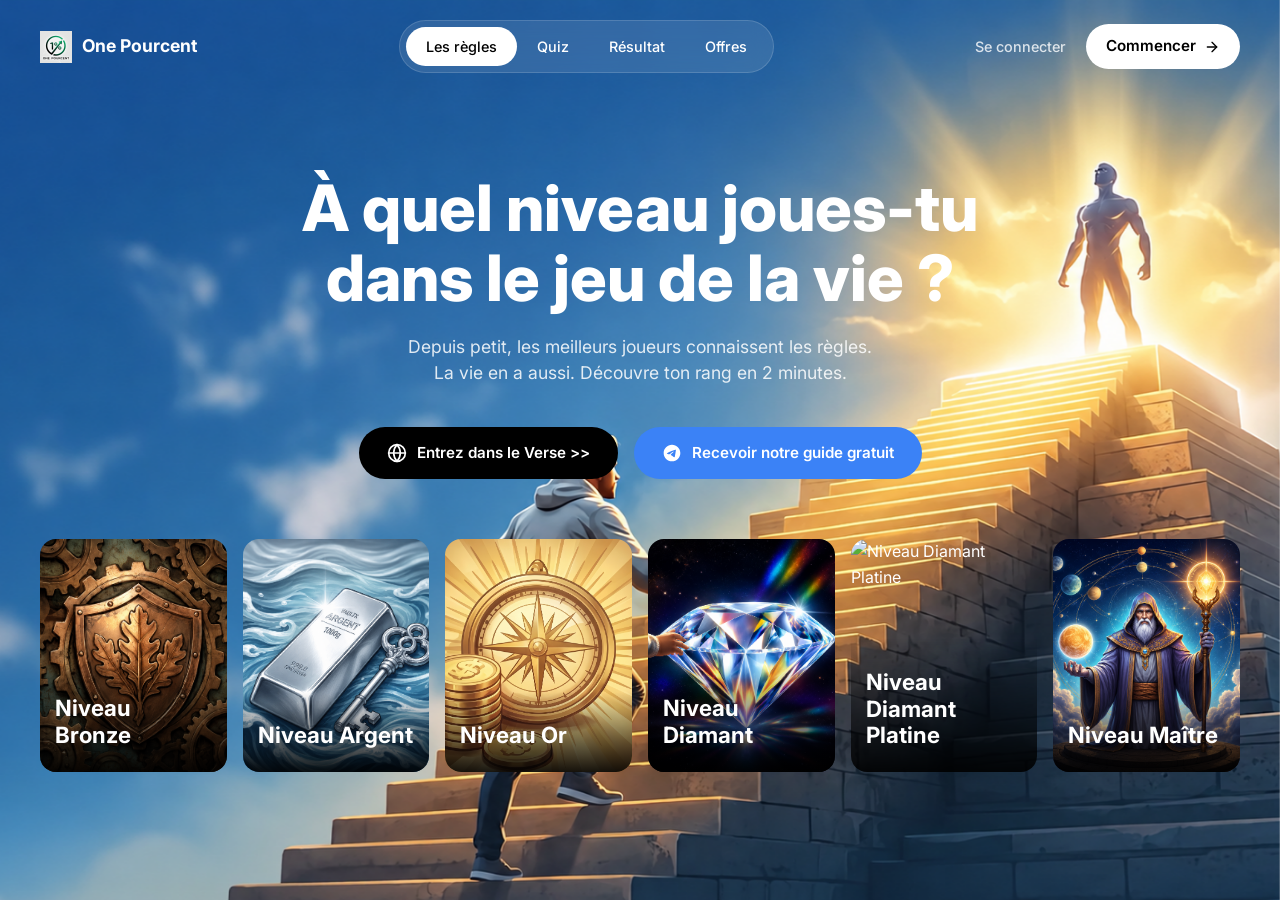
==== index.html @ d2b81417 "first commit" ====
<!DOCTYPE html>
<html lang="fr">

<head>
    <meta charset="UTF-8">
    <meta name="viewport" content="width=device-width, initial-scale=1.0">
    <title>OnePourcent - L'eveil de votre niveau de conscience commence ici</title>
    <link rel="stylesheet" href="style.css">
    <link rel="preconnect" href="https://fonts.googleapis.com">
    <link rel="preconnect" href="https://fonts.gstatic.com" crossorigin>
    <link href="https://fonts.googleapis.com/css2?family=Inter:wght@300;400;600;700&display=swap" rel="stylesheet">
</head>

<body>
    <div class="background-overlay"></div>

    <header>
        <div class="logo">
            <img src="Light soft/one pourcent.png" alt="One Pourcent Logo" class="logo-img">
            <span>One Pourcent</span>
        </div>

        <nav class="glass-nav">
            <ul>
                <li class="active"><a href="#">Les règles</a></li>
                <li><a href="#">Quiz</a></li>
                <li><a href="#">Résultat</a></li>
                <li><a href="#">Offres</a></li>
            </ul>
        </nav>

        <div class="header-actions">
            <a href="#" class="btn-text">Se connecter</a>
            <a href="#" class="btn-primary">
                Commencer
                <svg width="16" height="16" viewBox="0 0 24 24" fill="none" stroke="currentColor" stroke-width="2"
                    stroke-linecap="round" stroke-linejoin="round">
                    <line x1="5" y1="12" x2="19" y2="12"></line>
                    <polyline points="12 5 19 12 12 19"></polyline>
                </svg>
            </a>
        </div>
    </header>

    <main>
        <section class="hero">
            <h1>À quel niveau joues-tu<br>dans le jeu de la vie ?</h1>
            <p class="subtitle">Depuis petit, les meilleurs joueurs connaissent les règles.<br>La vie en a aussi.
                Découvre ton rang en 2 minutes.</p>

            <div class="hero-ctas">
                <a href="#" class="btn-cta secondary">
                    <svg width="20" height="20" viewBox="0 0 24 24" fill="none" stroke="currentColor" stroke-width="2"
                        stroke-linecap="round" stroke-linejoin="round">
                        <circle cx="12" cy="12" r="10"></circle>
                        <line x1="2" y1="12" x2="22" y2="12"></line>
                        <path
                            d="M12 2a15.3 15.3 0 0 1 4 10 15.3 15.3 0 0 1-4 10 15.3 15.3 0 0 1-4-10 15.3 15.3 0 0 1 4-10z">
                        </path>
                    </svg>
                    Entrez dans le Verse >>
                </a>
                <a href="#" class="btn-cta tertiary">
                    <svg width="20" height="20" viewBox="0 0 24 24" fill="currentColor">
                        <path
                            d="M12 2C6.48 2 2 6.48 2 12s4.48 10 10 10 10-4.48 10-10S17.52 2 12 2zm4.64 6.8c-.15 1.58-.8 5.42-1.13 7.19-.14.75-.42 1-.68 1.03-.58.05-1.02-.38-1.58-.75-.88-.58-1.38-.94-2.23-1.5-.99-.65-.35-1.01.22-1.59.15-.15 2.71-2.48 2.76-2.69a.2.2 0 0 0-.05-.18c-.06-.05-.14-.03-.21-.02-.09.02-1.49.95-4.22 2.79-.4.27-.76.41-1.08.4-.36-.01-1.04-.2-1.55-.37-.63-.2-1.13-.31-1.08-.66.02-.18.27-.36.74-.55 2.91-1.27 4.85-2.11 5.83-2.51 2.78-1.16 3.35-1.36 3.73-1.36.08 0 .27.02.39.12.1.08.13.19.14.27-.01.06.01.24 0 .38z" />
                    </svg>
                    Recevoir notre guide gratuit
                </a>
            </div>
        </section>

        <section class="cards-container">
            <div class="card">
                <img src="Light soft/carte6/bronze.png" alt="Niveau Bronze">
                <div class="card-content">
                    <h3>Niveau Bronze</h3>
                    <p>Commencez votre voyage</p>
                </div>
            </div>
            <div class="card">
                <img src="Light soft/carte6/argent.png" alt="Niveau Argent">
                <div class="card-content">
                    <h3>Niveau Argent</h3>
                    <p>Croissance stable</p>
                </div>
            </div>
            <div class="card">
                <img src="Light soft/carte6/or.png" alt="Niveau Or">
                <div class="card-content">
                    <h3>Niveau Or</h3>
                    <p>Accès Premium</p>
                </div>
            </div>
            <div class="card">
                <img src="Light soft/carte6/diamant.png" alt="Niveau Diamant">
                <div class="card-content">
                    <h3>Niveau Diamant</h3>
                    <p>Avantages Ultimes</p>
                </div>
            </div>
            <div class="card">
                <img src="Light soft/carte6/platine.png" alt="Niveau Diamant Platine">
                <div class="card-content">
                    <h3>Niveau Diamant Platine</h3>
                    <p>Excellence Platine</p>
                </div>
            </div>
            <div class="card">
                <img src="Light soft/carte6/maitre.png" alt="Niveau Maître">
                <div class="card-content">
                    <h3>Niveau Maître</h3>
                    <p>Maîtrise Complète</p>
                </div>
            </div>
        </section>
    </main>
    <script src="script.js"></script>
</body>

</html>
---- style.css ----
:root {
    --text-light: #ffffff;
    --text-muted: rgba(255, 255, 255, 0.8);
    --glass-bg: rgba(255, 255, 255, 0.1);
    --glass-border: rgba(255, 255, 255, 0.2);
}

* {
    margin: 0;
    padding: 0;
    box-sizing: border-box;
}

body {
    font-family: 'Inter', sans-serif;
    color: var(--text-light);
    line-height: 1.6;
    min-height: 100vh;
    overflow-x: hidden;
}

.background-overlay {
    position: fixed;
    top: 0;
    left: 0;
    width: 100%;
    height: 100%;
    background: url('Light soft/bg.png') no-repeat center center;
    background-size: cover;
    z-index: -1;
}

/* Header */
header {
    display: flex;
    justify-content: space-between;
    align-items: center;
    padding: 20px 40px;
    width: 100%;
}

.logo {
    display: flex;
    align-items: center;
    gap: 10px;
    font-weight: 700;
    font-size: 1.1rem;
    color: var(--text-light);
}

.logo-img {
    height: 32px;
    width: auto;
}

.glass-nav {
    background: rgba(255, 255, 255, 0.1);
    backdrop-filter: blur(10px);
    padding: 6px 6px;
    border-radius: 40px;
    border: 1px solid rgba(255, 255, 255, 0.15);
}

.glass-nav ul {
    display: flex;
    list-style: none;
    align-items: center;
}

.glass-nav a {
    text-decoration: none;
    color: var(--text-light);
    font-size: 0.9rem;
    font-weight: 500;
    padding: 8px 20px;
    border-radius: 30px;
    transition: all 0.3s;
    display: inline-block;
}

.glass-nav li.active a {
    background: #ffffff;
    color: #000000;
}

.glass-nav li:not(.active) a:hover {
    background: rgba(255, 255, 255, 0.2);
}

.header-actions {
    display: flex;
    align-items: center;
    gap: 20px;
}

.btn-text {
    text-decoration: none;
    color: var(--text-muted);
    font-size: 0.9rem;
    font-weight: 500;
    transition: color 0.3s;
}

.btn-text:hover {
    color: var(--text-light);
}

.btn-primary {
    background: #ffffff;
    color: #000000;
    padding: 10px 20px;
    border-radius: 30px;
    text-decoration: none;
    font-weight: 600;
    font-size: 0.95rem;
    display: flex;
    align-items: center;
    gap: 8px;
    transition: transform 0.2s;
}

.btn-primary:hover {
    transform: translateY(-2px);
}

/* Hero Section */
.hero {
    padding: 80px 20px 60px;
    text-align: center;
    max-width: 900px;
    margin: 0 auto;
}

.hero h1 {
    font-size: 4rem;
    font-weight: 800;
    color: var(--text-light);
    line-height: 1.1;
    margin-bottom: 20px;
}

.subtitle {
    font-size: 1.1rem;
    color: rgba(255, 255, 255, 0.85);
    max-width: 600px;
    margin: 0 auto 40px;
    line-height: 1.5;
}

.hero-ctas {
    display: flex;
    gap: 16px;
    justify-content: center;
}

.btn-cta {
    padding: 14px 28px;
    border-radius: 30px;
    text-decoration: none;
    font-weight: 600;
    font-size: 0.95rem;
    display: flex;
    align-items: center;
    gap: 10px;
    transition: all 0.3s ease;
}

.btn-cta.secondary {
    background: #000000;
    color: #ffffff;
}

.btn-cta.tertiary {
    background: #3b82f6; /* Blue button */
    color: #ffffff;
}

.btn-cta:hover {
    transform: translateY(-3px);
    box-shadow: 0 10px 20px rgba(0,0,0,0.2);
}

/* Cards Section - Exactly 6 cards on one line */
.cards-container {
    display: grid;
    grid-template-columns: repeat(6, 1fr);
    gap: 16px;
    padding: 0 40px 100px;
    width: 100%;
}

.card {
    position: relative;
    border-radius: 16px;
    overflow: hidden;
    aspect-ratio: 4/5;
    transition: all 0.4s ease;
    cursor: pointer;
    background: none;
    border: none;
}

.card:hover {
    transform: translateY(-10px);
    box-shadow: 0 20px 40px rgba(0,0,0,0.5);
}

.card img {
    width: 100%;
    height: 100%;
    object-fit: cover;
    transition: transform 0.5s ease;
}

.card:hover img {
    transform: scale(1.05);
}

.card-content {
    position: absolute;
    bottom: 0;
    left: 0;
    width: 100%;
    padding: 30px 15px 15px;
    background: linear-gradient(to top, rgba(0,0,0,0.9) 0%, rgba(0,0,0,0) 100%);
    text-align: left;
}

.card h3 {
    font-size: 1.1rem;
    font-weight: 700;
    color: #ffffff;
    margin: 0;
    line-height: 1.2;
}

.card p {
    display: none; /* Hidden to match the screenshot */
}

.card h3 {
    font-size: 1.4rem;
    font-weight: 700;
    margin-bottom: 8px;
    color: var(--text-dark);
}

.card p {
    color: var(--text-muted);
    font-size: 1rem;
}

/* Quiz UI Components (Keep your new designs here) */
.quiz-container {
    max-width: 700px;
    margin: 60px auto;
    background: #fff;
    border-radius: 32px;
    padding: 50px;
    box-shadow: 0 40px 100px rgba(0,0,0,0.1);
    animation: fadeInUp 0.5s ease;
}

.quiz-header { margin-bottom: 32px; }
.q-count { font-weight: 800; font-size: 1.1rem; color: #64748b; }

.progress-bar {
    width: 100%;
    height: 10px;
    background: #f1f5f9;
    border-radius: 20px;
    margin-top: 15px;
    overflow: hidden;
}

.progress-fill {
    height: 100%;
    background: #2563eb;
    transition: width 0.4s cubic-bezier(0.4, 0, 0.2, 1);
}

.question-text {
    font-size: 2.2rem;
    font-weight: 800;
    color: var(--text-dark);
    line-height: 1.2;
    margin-bottom: 12px;
}

.question-hint { color: var(--text-muted); margin-bottom: 40px; }

.option-card {
    padding: 22px;
    border: 2px solid #f1f5f9;
    border-radius: 20px;
    margin-bottom: 16px;
    cursor: pointer;
    display: flex;
    align-items: center;
    gap: 20px;
    transition: all 0.2s;
}

.option-card:hover { border-color: #cbd5e1; background: #f8fafc; }
.option-card.selected { border-color: #2563eb; background: #eff6ff; }

.option-letter {
    width: 40px;
    height: 40px;
    background: #f1f5f9;
    border-radius: 50%;
    display: flex;
    align-items: center;
    justify-content: center;
    font-weight: 800;
}

.option-card.selected .option-letter { background: #2563eb; color: #fff; }

.btn-next {
    width: 100%;
    padding: 20px;
    background: var(--text-dark);
    color: #fff;
    border: none;
    border-radius: 18px;
    font-weight: 700;
    font-size: 1.1rem;
    cursor: pointer;
    display: flex;
    align-items: center;
    justify-content: center;
    gap: 12px;
}

.btn-next:disabled { opacity: 0.3; cursor: not-allowed; }

/* Redesigned Capture & Result Styles (KEEP THESE AS THEY MATCH MODELS) */
.capture-container {
    max-width: 1100px;
    margin: 60px auto;
    background: #fff;
    border-radius: 40px;
    overflow: hidden;
    box-shadow: 0 40px 100px rgba(0,0,0,0.15);
}

.capture-layout { display: grid; grid-template-columns: 1.2fr 1fr; min-height: 650px; }
.capture-info { padding: 80px; background: #f8fafc; display: flex; flex-direction: column; justify-content: center; }
.capture-title { font-size: 3.5rem; font-weight: 900; line-height: 1; margin-bottom: 24px; letter-spacing: -0.04em; }
.capture-form-card { padding: 80px; display: flex; flex-direction: column; justify-content: center; }
.btn-get-result { width: 100%; padding: 20px; background: #2563eb; color: #fff; border: none; border-radius: 50px; font-weight: 800; cursor: pointer; display: flex; align-items: center; justify-content: center; gap: 15px; }

.result-container-final { max-width: 450px; margin: 60px auto; }
.result-card { background: #fff; border-radius: 45px; overflow: hidden; box-shadow: 0 50px 120px rgba(0,0,0,0.25); }
.result-badge-area { padding: 80px 40px 40px; text-align: center; color: #fff; background: linear-gradient(135deg, #6366f1, #a855f7); }
.avatar-wrapper { width: 160px; height: 160px; background: #fff; border-radius: 40px; margin: 0 auto 30px; padding: 12px; }
.avatar-wrapper img { width: 100%; height: 100%; object-fit: cover; border-radius: 30px; }
.rank-value { font-size: 4.5rem; font-weight: 900; }
.btn-explore { width: 100%; padding: 20px; background: #f97316; color: #fff; border: none; border-radius: 18px; font-weight: 800; cursor: pointer; }

@keyframes fadeInUp {
    from { opacity: 0; transform: translateY(40px); }
    to { opacity: 1; transform: translateY(0); }
}

@media (max-width: 1000px) {
    .hero h1 { font-size: 2.8rem; }
    .capture-layout { grid-template-columns: 1fr; }
    .capture-info, .capture-form-card { padding: 40px; }
    .cards-container { grid-template-columns: 1fr; }
}
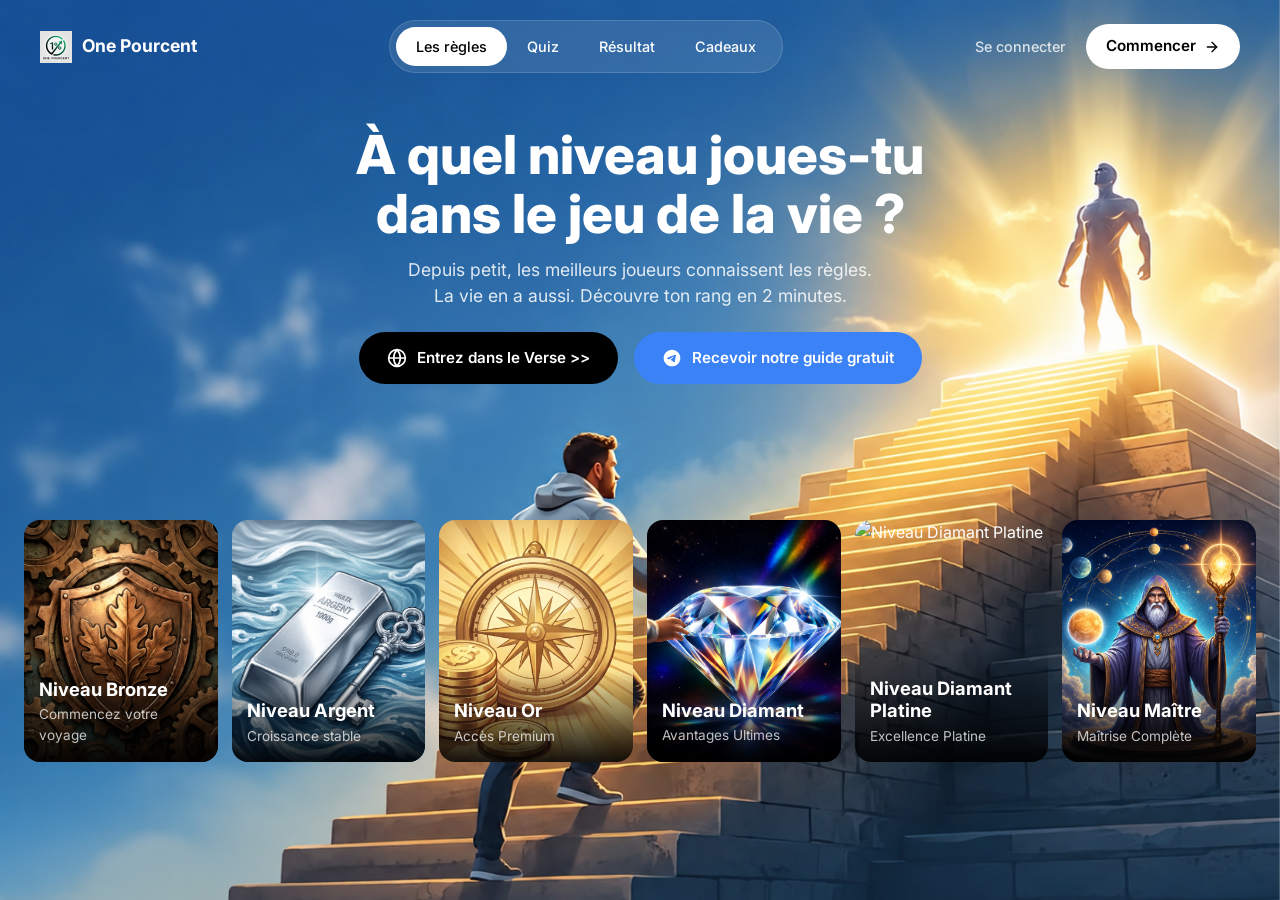
==== commit 85d6d4f2: "Build quiz + result funnel, fix single-screen layout, add Systeme.io integration test Reworks the ho" ====
--- a/index.html
+++ b/index.html
@@ -5,7 +5,7 @@
     <meta charset="UTF-8">
     <meta name="viewport" content="width=device-width, initial-scale=1.0">
     <title>OnePourcent - L'eveil de votre niveau de conscience commence ici</title>
-    <link rel="stylesheet" href="style.css">
+    <link rel="stylesheet" href="style.css?v=6">
     <link rel="preconnect" href="https://fonts.googleapis.com">
     <link rel="preconnect" href="https://fonts.gstatic.com" crossorigin>
     <link href="https://fonts.googleapis.com/css2?family=Inter:wght@300;400;600;700&display=swap" rel="stylesheet">
@@ -22,10 +22,10 @@
 
         <nav class="glass-nav">
             <ul>
-                <li class="active"><a href="#">Les règles</a></li>
-                <li><a href="#">Quiz</a></li>
-                <li><a href="#">Résultat</a></li>
-                <li><a href="#">Offres</a></li>
+                <li class="active" data-nav="regles"><a href="#">Les règles</a></li>
+                <li data-nav="quiz"><a href="#">Quiz</a></li>
+                <li data-nav="resultat"><a href="#">Résultat</a></li>
+                <li data-nav="cadeaux"><a href="#">Cadeaux</a></li>
             </ul>
         </nav>
 
@@ -115,7 +115,7 @@
             </div>
         </section>
     </main>
-    <script src="script.js"></script>
+    <script src="script.js?v=6"></script>
 </body>
 
 </html>
--- a/style.css
+++ b/style.css
@@ -3,6 +3,8 @@
     --text-muted: rgba(255, 255, 255, 0.8);
     --glass-bg: rgba(255, 255, 255, 0.1);
     --glass-border: rgba(255, 255, 255, 0.2);
+    --text-dark: #0f172a;
+    --text-dark-muted: #64748b;
 }
 
 * {
@@ -17,6 +19,17 @@
     line-height: 1.6;
     min-height: 100vh;
     overflow-x: hidden;
+    display: flex;
+    flex-direction: column;
+}
+
+/* L'accueil (hero + cartes) remplit l'écran sans scroll ;
+   les vues quiz/résultat, plus longues, débordent et scrollent normalement. */
+main {
+    flex: 1 1 auto;
+    display: flex;
+    flex-direction: column;
+    min-height: 0;
 }
 
 .background-overlay {
@@ -125,25 +138,26 @@
 
 /* Hero Section */
 .hero {
-    padding: 80px 20px 60px;
+    flex: 0 0 auto;
+    padding: 3.5vh 20px 2.5vh;
     text-align: center;
     max-width: 900px;
     margin: 0 auto;
 }
 
 .hero h1 {
-    font-size: 4rem;
+    font-size: clamp(1.9rem, 4.2vw, 3.6rem);
     font-weight: 800;
     color: var(--text-light);
     line-height: 1.1;
-    margin-bottom: 20px;
+    margin-bottom: 14px;
 }
 
 .subtitle {
-    font-size: 1.1rem;
+    font-size: clamp(0.9rem, 1.4vw, 1.1rem);
     color: rgba(255, 255, 255, 0.85);
     max-width: 600px;
-    margin: 0 auto 40px;
+    margin: 0 auto 22px;
     line-height: 1.5;
 }
 
@@ -182,10 +196,13 @@
 
 /* Cards Section - Exactly 6 cards on one line */
 .cards-container {
+    flex: 1 1 auto;
+    min-height: 0;
     display: grid;
     grid-template-columns: repeat(6, 1fr);
-    gap: 16px;
-    padding: 0 40px 100px;
+    align-content: center;
+    gap: 14px;
+    padding: 0 24px 24px;
     width: 100%;
 }
 
@@ -227,49 +244,64 @@
 }
 
 .card h3 {
-    font-size: 1.1rem;
+    font-size: 1.15rem;
     font-weight: 700;
     color: #ffffff;
+    margin: 0 0 4px;
+    line-height: 1.2;
+}
+
+.card p {
+    display: block;
+    color: rgba(255, 255, 255, 0.75);
+    font-size: 0.85rem;
     margin: 0;
-    line-height: 1.2;
-}
-
-.card p {
-    display: none; /* Hidden to match the screenshot */
-}
-
-.card h3 {
-    font-size: 1.4rem;
-    font-weight: 700;
-    margin-bottom: 8px;
-    color: var(--text-dark);
-}
-
-.card p {
-    color: var(--text-muted);
-    font-size: 1rem;
 }
 
 /* Quiz UI Components (Keep your new designs here) */
 .quiz-container {
+    position: relative;
     max-width: 700px;
-    margin: 60px auto;
+    margin: 10px auto;
     background: #fff;
-    border-radius: 32px;
-    padding: 50px;
+    border-radius: 28px;
+    padding: 18px 30px;
     box-shadow: 0 40px 100px rgba(0,0,0,0.1);
     animation: fadeInUp 0.5s ease;
-}
-
-.quiz-header { margin-bottom: 32px; }
-.q-count { font-weight: 800; font-size: 1.1rem; color: #64748b; }
+    color: var(--text-dark);
+}
+
+.quiz-exit {
+    position: absolute;
+    top: 24px;
+    right: 24px;
+    width: 36px;
+    height: 36px;
+    border-radius: 50%;
+    background: #f1f5f9;
+    border: none;
+    color: var(--text-dark-muted);
+    font-size: 1.4rem;
+    line-height: 1;
+    cursor: pointer;
+    display: flex;
+    align-items: center;
+    justify-content: center;
+    transition: background 0.2s, color 0.2s;
+    z-index: 2;
+}
+
+.quiz-exit:hover { background: #e2e8f0; color: var(--text-dark); }
+
+.quiz-header { margin-bottom: 16px; }
+.q-count { font-weight: 800; font-size: 1rem; color: #64748b; }
 
 .progress-bar {
     width: 100%;
-    height: 10px;
+    height: 8px;
     background: #f1f5f9;
     border-radius: 20px;
-    margin-top: 15px;
+    margin-top: 10px;
     overflow: hidden;
 }
 
@@ -280,24 +312,24 @@
 }
 
 .question-text {
-    font-size: 2.2rem;
+    font-size: clamp(1.3rem, 3vw, 1.75rem);
     font-weight: 800;
     color: var(--text-dark);
-    line-height: 1.2;
-    margin-bottom: 12px;
-}
-
-.question-hint { color: var(--text-muted); margin-bottom: 40px; }
+    line-height: 1.15;
+    margin-bottom: 6px;
+}
+
+.question-hint { color: var(--text-dark-muted); margin-bottom: 12px; font-size: 0.92rem; }
 
 .option-card {
-    padding: 22px;
+    padding: 11px 15px;
     border: 2px solid #f1f5f9;
-    border-radius: 20px;
-    margin-bottom: 16px;
+    border-radius: 16px;
+    margin-bottom: 8px;
     cursor: pointer;
     display: flex;
     align-items: center;
-    gap: 20px;
+    gap: 15px;
     transition: all 0.2s;
 }
 
@@ -305,27 +337,30 @@
 .option-card.selected { border-color: #2563eb; background: #eff6ff; }
 
 .option-letter {
-    width: 40px;
-    height: 40px;
+    width: 32px;
+    height: 32px;
+    flex-shrink: 0;
     background: #f1f5f9;
     border-radius: 50%;
     display: flex;
     align-items: center;
     justify-content: center;
     font-weight: 800;
+    font-size: 0.9rem;
 }
 
 .option-card.selected .option-letter { background: #2563eb; color: #fff; }
 
 .btn-next {
     width: 100%;
-    padding: 20px;
+    margin-top: 6px;
+    padding: 15px;
     background: var(--text-dark);
     color: #fff;
     border: none;
-    border-radius: 18px;
+    border-radius: 16px;
     font-weight: 700;
-    font-size: 1.1rem;
+    font-size: 1.02rem;
     cursor: pointer;
     display: flex;
     align-items: center;
@@ -337,6 +372,7 @@
 
 /* Redesigned Capture & Result Styles (KEEP THESE AS THEY MATCH MODELS) */
 .capture-container {
+    position: relative;
     max-width: 1100px;
     margin: 60px auto;
     background: #fff;
@@ -346,18 +382,133 @@
 }
 
 .capture-layout { display: grid; grid-template-columns: 1.2fr 1fr; min-height: 650px; }
-.capture-info { padding: 80px; background: #f8fafc; display: flex; flex-direction: column; justify-content: center; }
-.capture-title { font-size: 3.5rem; font-weight: 900; line-height: 1; margin-bottom: 24px; letter-spacing: -0.04em; }
-.capture-form-card { padding: 80px; display: flex; flex-direction: column; justify-content: center; }
+.capture-info { padding: 80px; background: #f8fafc; display: flex; flex-direction: column; justify-content: center; color: var(--text-dark); }
+.capture-title { font-size: 3.5rem; font-weight: 900; line-height: 1; margin-bottom: 24px; letter-spacing: -0.04em; color: var(--text-dark); }
+.capture-text { color: var(--text-dark-muted); }
+.tagline { display: inline-block; font-weight: 700; font-size: 0.85rem; letter-spacing: 0.05em; color: #2563eb; margin-bottom: 16px; }
+.capture-form-card { padding: 80px; display: flex; flex-direction: column; justify-content: center; color: var(--text-dark); }
 .btn-get-result { width: 100%; padding: 20px; background: #2563eb; color: #fff; border: none; border-radius: 50px; font-weight: 800; cursor: pointer; display: flex; align-items: center; justify-content: center; gap: 15px; }
 
-.result-container-final { max-width: 450px; margin: 60px auto; }
-.result-card { background: #fff; border-radius: 45px; overflow: hidden; box-shadow: 0 50px 120px rgba(0,0,0,0.25); }
-.result-badge-area { padding: 80px 40px 40px; text-align: center; color: #fff; background: linear-gradient(135deg, #6366f1, #a855f7); }
-.avatar-wrapper { width: 160px; height: 160px; background: #fff; border-radius: 40px; margin: 0 auto 30px; padding: 12px; }
-.avatar-wrapper img { width: 100%; height: 100%; object-fit: cover; border-radius: 30px; }
-.rank-value { font-size: 4.5rem; font-weight: 900; }
-.btn-explore { width: 100%; padding: 20px; background: #f97316; color: #fff; border: none; border-radius: 18px; font-weight: 800; cursor: pointer; }
+.input-field { margin-bottom: 24px; }
+.input-field label { display: block; font-weight: 700; font-size: 0.9rem; color: var(--text-dark); margin-bottom: 8px; }
+.input-field input {
+    width: 100%;
+    padding: 16px 18px;
+    border: 2px solid #e2e8f0;
+    border-radius: 14px;
+    font-family: inherit;
+    font-size: 1rem;
+    color: var(--text-dark);
+    background: #fff;
+    transition: border-color 0.2s;
+}
+.input-field input::placeholder { color: #94a3b8; }
+.input-field input:focus { outline: none; border-color: #2563eb; }
+
+.contact-mini { display: flex; flex-direction: column; gap: 20px; margin-top: 40px; }
+.contact-item { display: flex; align-items: center; gap: 16px; }
+.icon-circle {
+    width: 44px;
+    height: 44px;
+    border-radius: 50%;
+    background: #e0e7ff;
+    color: #2563eb;
+    display: flex;
+    align-items: center;
+    justify-content: center;
+    flex-shrink: 0;
+}
+.contact-detail { display: flex; flex-direction: column; }
+.contact-detail span { font-size: 0.85rem; color: var(--text-dark-muted); }
+.contact-detail strong { color: var(--text-dark); }
+
+/* ---- Résultat : layout horizontal 2 colonnes, sobre & pro ---- */
+.result-view { position: relative; width: 100%; max-width: 1060px; margin: 24px auto; padding: 0 20px; box-sizing: border-box; }
+
+.result-split {
+    position: relative;
+    display: grid;
+    grid-template-columns: 336px 1fr;
+    background: #fff;
+    border-radius: 22px;
+    overflow: hidden;
+    box-shadow: 0 24px 70px rgba(15, 20, 25, 0.16);
+}
+
+/* Colonne gauche : identité du rang — aplat sombre uni, accent = couleur du rang */
+.rank-panel {
+    background: #0f1622;
+    color: #fff;
+    padding: 40px 32px;
+    display: flex;
+    flex-direction: column;
+    align-items: center;
+    justify-content: center;
+    text-align: center;
+}
+.rank-eyebrow { font-size: 0.7rem; font-weight: 700; letter-spacing: 0.18em; text-transform: uppercase; color: #8a97a6; }
+.rank-avatar { width: 140px; height: 140px; border-radius: 22px; overflow: hidden; margin: 20px 0; background: #1a2230; }
+.rank-avatar img { width: 100%; height: 100%; object-fit: cover; }
+.rank-name { font-size: 2.5rem; font-weight: 900; line-height: 1; margin: 0; letter-spacing: -0.02em; }
+.rank-hawkins { margin-top: 10px; font-size: 0.95rem; font-weight: 500; color: #c4ccd6; }
+.zone-meter { width: 100%; margin-top: 30px; }
+.zone-track { position: relative; height: 6px; border-radius: 6px; background: rgba(255, 255, 255, 0.12); }
+.zone-fill { position: absolute; top: 0; height: 100%; border-radius: 6px; }
+.zone-legend { display: flex; justify-content: space-between; margin-top: 10px; font-size: 0.72rem; color: #8a97a6; }
+
+/* Colonne droite : analyse + offre */
+.content-panel { display: flex; flex-direction: column; padding: 34px 36px; min-width: 0; }
+.content-title { font-size: 1.12rem; font-weight: 800; color: var(--text-dark); margin: 0 0 18px; }
+
+.traits-grid { display: grid; grid-template-columns: repeat(3, 1fr); gap: 22px; }
+.trait .trait-label { display: block; font-size: 0.66rem; font-weight: 800; letter-spacing: 0.08em; text-transform: uppercase; color: #1a3a52; margin-bottom: 6px; }
+.trait p { margin: 0; font-size: 0.88rem; line-height: 1.5; color: #4a5560; }
+
+.next-level { margin-top: 22px; padding: 18px 20px; border: 1px solid #e8e5dd; border-radius: 14px; background: #fafaf7; }
+.next-level h5 { margin: 0 0 10px; font-size: 0.92rem; font-weight: 800; color: var(--text-dark); }
+.next-level ul { margin: 0; padding-left: 18px; }
+.next-level li { margin-bottom: 6px; font-size: 0.88rem; color: #4a5560; line-height: 1.45; }
+.next-level-hook { margin: 0; font-size: 0.88rem; color: #4a5560; line-height: 1.45; }
+
+.offer-bar {
+    margin-top: 22px;
+    display: flex;
+    align-items: center;
+    gap: 24px;
+    padding: 20px 24px;
+    border-radius: 16px;
+    background: #0f1419;
+    color: #fff;
+}
+.offer-copy { display: flex; flex-direction: column; gap: 4px; min-width: 0; }
+.offer-copy strong { font-size: 1rem; font-weight: 800; }
+.offer-copy span { font-size: 0.84rem; color: #b6bdc6; }
+.btn-cadeau {
+    flex-shrink: 0;
+    padding: 14px 26px;
+    background: #fff;
+    color: #0f1419;
+    border-radius: 12px;
+    font-weight: 800;
+    font-size: 0.96rem;
+    text-decoration: none;
+    white-space: nowrap;
+    transition: transform 0.15s, background 0.15s;
+}
+.btn-cadeau:hover { transform: translateY(-2px); background: #ececec; }
+
+.btn-restart {
+    align-self: center;
+    margin-top: 16px;
+    padding: 8px 16px;
+    background: none;
+    border: none;
+    color: #8a97a6;
+    font-size: 0.84rem;
+    font-weight: 600;
+    cursor: pointer;
+    text-decoration: underline;
+}
 
 @keyframes fadeInUp {
     from { opacity: 0; transform: translateY(40px); }
@@ -365,8 +516,21 @@
 }
 
 @media (max-width: 1000px) {
-    .hero h1 { font-size: 2.8rem; }
     .capture-layout { grid-template-columns: 1fr; }
     .capture-info, .capture-form-card { padding: 40px; }
-    .cards-container { grid-template-columns: 1fr; }
-}
+    /* 6 cartes en grille compacte 3x2 (jamais empilées) pour tenir sur un écran */
+    .cards-container { grid-template-columns: repeat(3, 1fr); gap: 10px; padding: 0 14px 16px; }
+    .card-content { padding: 20px 10px 10px; }
+    .card h3 { font-size: 0.95rem; }
+    .card p { font-size: 0.72rem; }
+
+    /* Résultat : passe en colonne sur mobile */
+    .result-split { grid-template-columns: 1fr; }
+    .rank-panel { padding: 32px 24px; }
+    .rank-avatar { width: 110px; height: 110px; margin: 16px 0; }
+    .rank-name { font-size: 2.1rem; }
+    .content-panel { padding: 26px 22px; }
+    .traits-grid { grid-template-columns: 1fr; gap: 14px; }
+    .offer-bar { flex-direction: column; align-items: stretch; text-align: center; gap: 16px; }
+    .btn-cadeau { text-align: center; }
+}
